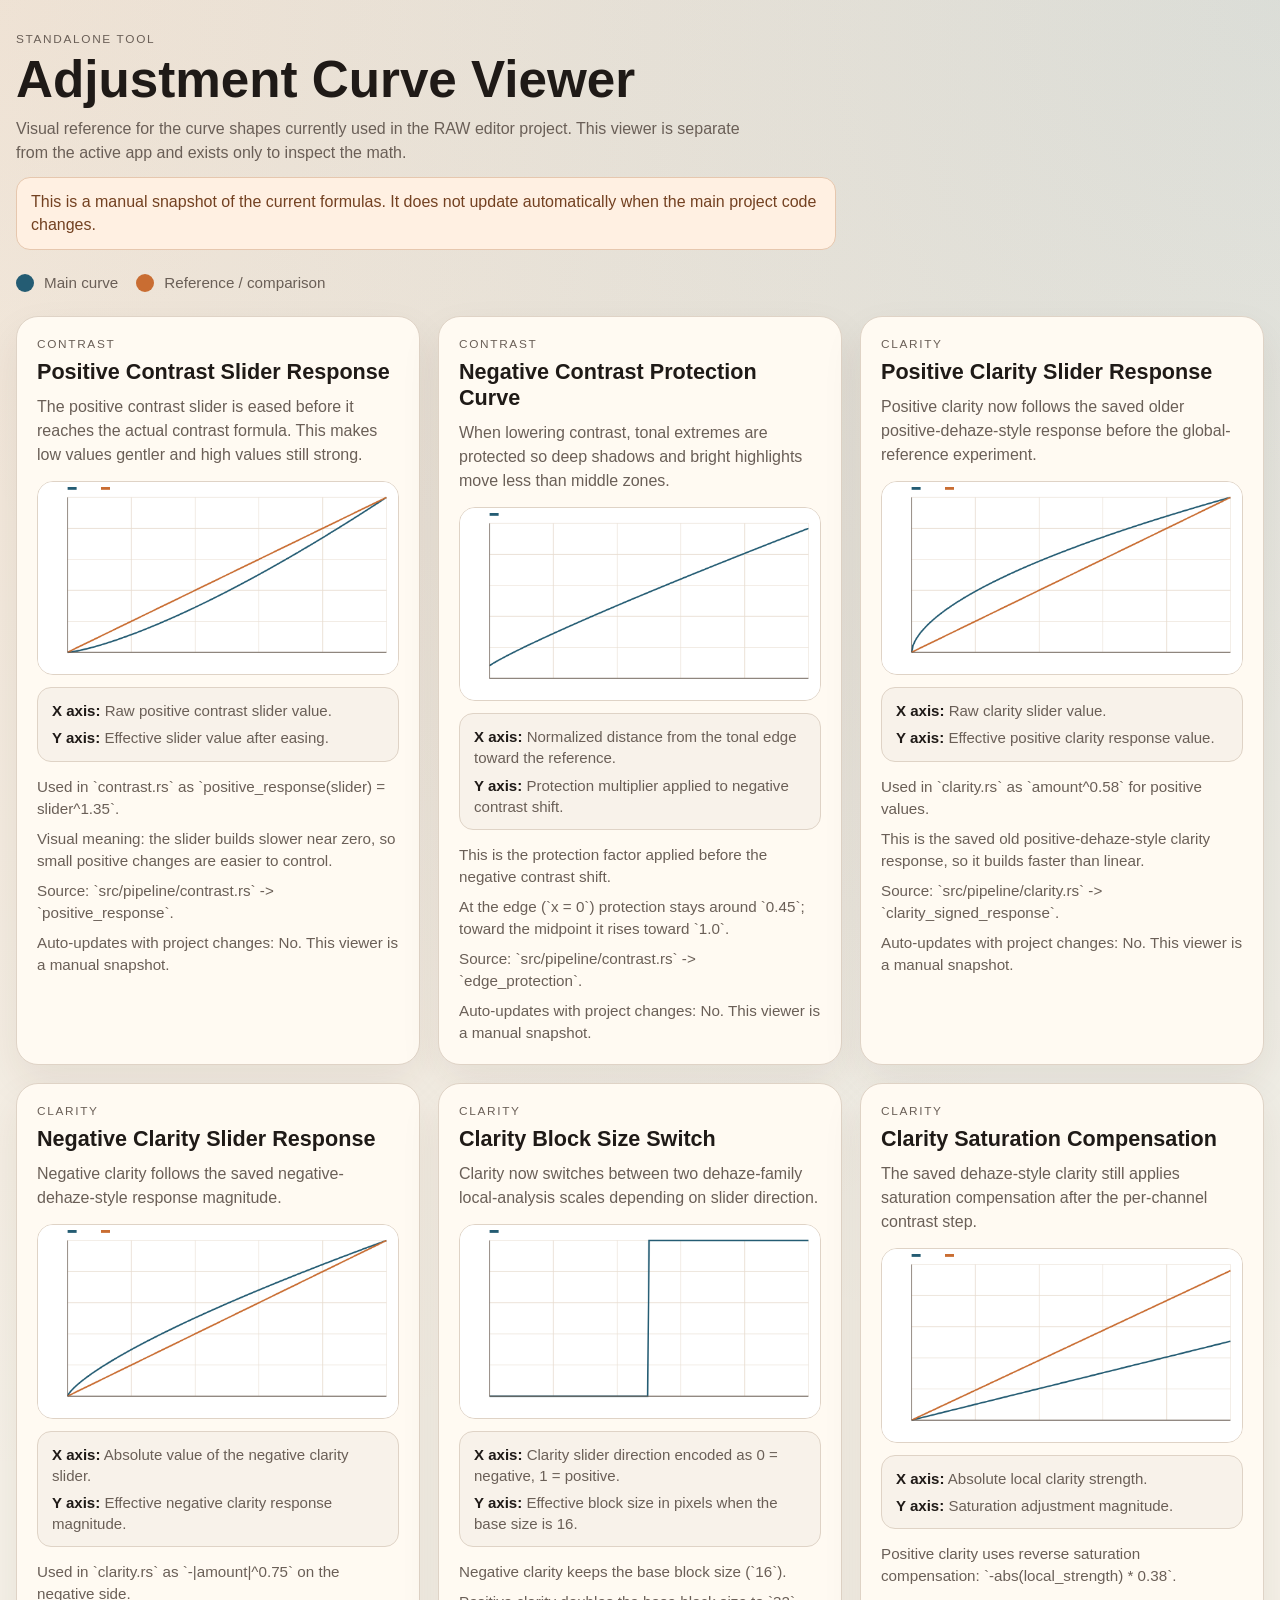
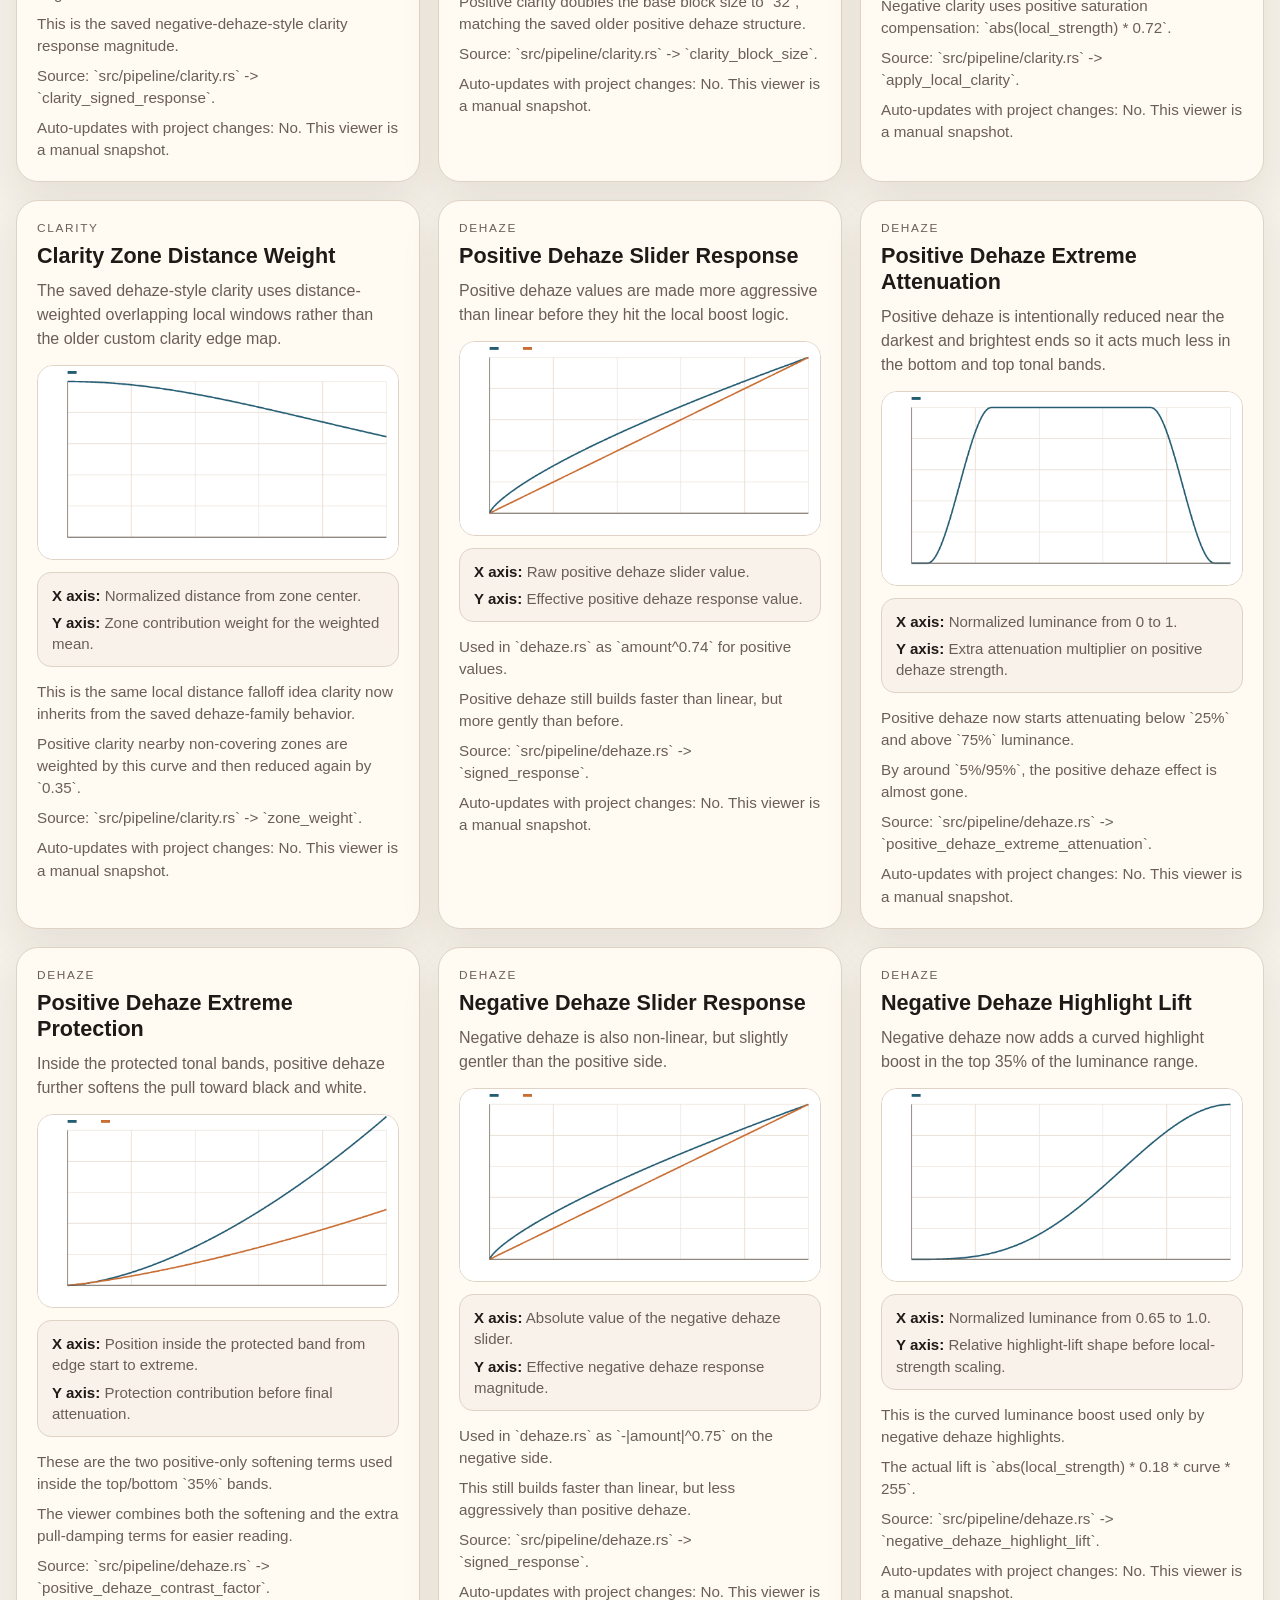
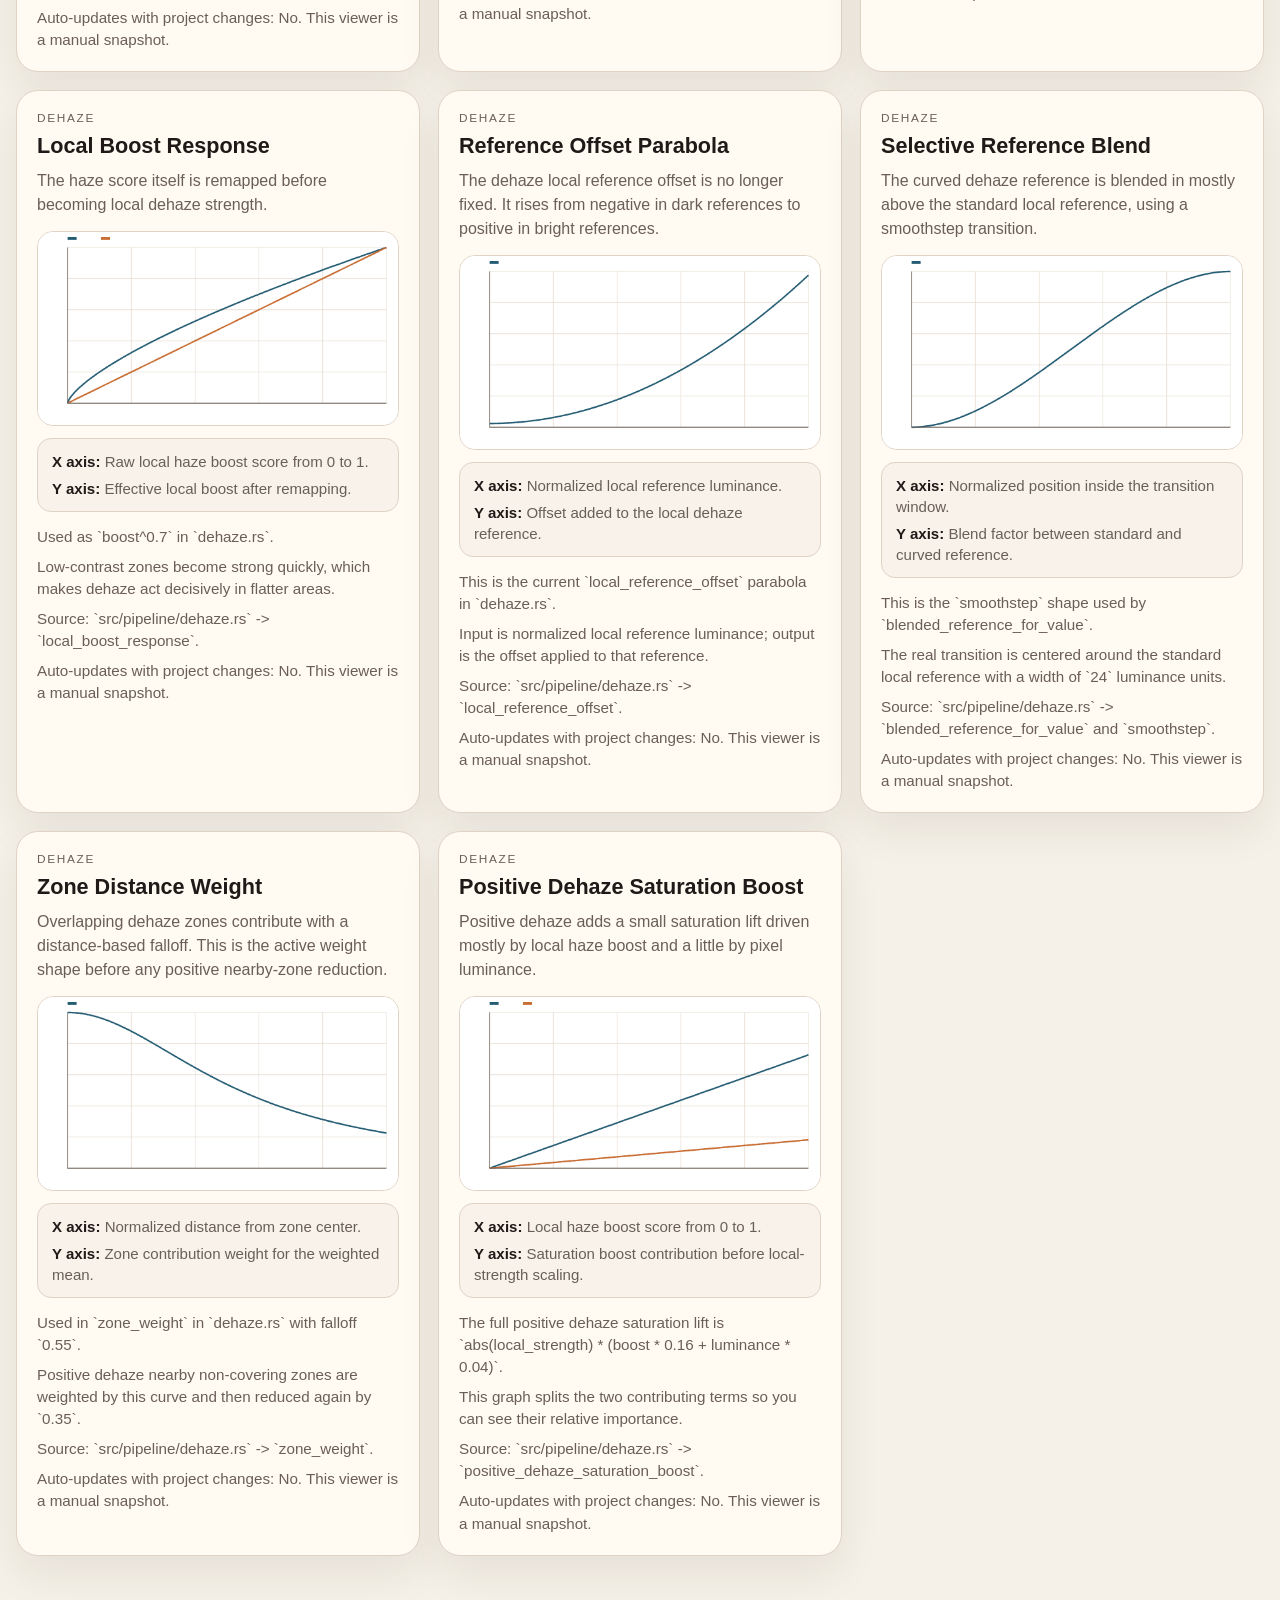
==== curve_viewer/index.html @ 75412f75 "Initial commit" ====
<!DOCTYPE html>
<html lang="en">
<head>
  <meta charset="UTF-8">
  <meta name="viewport" content="width=device-width, initial-scale=1.0">
  <title>Curve Viewer</title>
  <link rel="stylesheet" href="./styles.css">
</head>
<body>
  <main class="page">
    <header class="hero">
      <p class="eyebrow">Standalone Tool</p>
      <h1>Adjustment Curve Viewer</h1>
      <p class="intro">
        Visual reference for the curve shapes currently used in the RAW editor project.
        This viewer is separate from the active app and exists only to inspect the math.
      </p>
      <p class="warning">
        This is a manual snapshot of the current formulas. It does not update automatically when the main project code changes.
      </p>
    </header>

    <section class="legend">
      <div class="legend-item"><span class="swatch blue"></span><span>Main curve</span></div>
      <div class="legend-item"><span class="swatch orange"></span><span>Reference / comparison</span></div>
    </section>

    <section id="cards" class="card-grid"></section>
  </main>

  <template id="cardTemplate">
    <article class="card">
      <div class="card-header">
        <p class="group"></p>
        <h2></h2>
      </div>
      <p class="description"></p>
      <canvas width="560" height="300"></canvas>
      <div class="axis-box">
        <p class="axis-label x-axis"></p>
        <p class="axis-label y-axis"></p>
      </div>
      <div class="notes"></div>
    </article>
  </template>

  <script type="module" src="./app.js"></script>
</body>
</html>
---- curve_viewer/styles.css ----
:root {
  --bg: #f5f1e8;
  --panel: #fffaf2;
  --ink: #1f1a17;
  --muted: #6a5f57;
  --line: #dfd3c6;
  --blue: #245c73;
  --orange: #c96d32;
  --grid: #e8ddd1;
  --shadow: 0 18px 40px rgba(61, 42, 27, 0.08);
  font-family: "Segoe UI", "Helvetica Neue", sans-serif;
}

* {
  box-sizing: border-box;
}

body {
  margin: 0;
  background:
    radial-gradient(circle at top left, rgba(201, 109, 50, 0.1), transparent 30%),
    radial-gradient(circle at top right, rgba(36, 92, 115, 0.12), transparent 28%),
    var(--bg);
  color: var(--ink);
}

.page {
  width: min(1400px, calc(100% - 32px));
  margin: 0 auto;
  padding: 32px 0 48px;
}

.hero {
  margin-bottom: 24px;
}

.eyebrow,
.group {
  margin: 0 0 8px;
  text-transform: uppercase;
  letter-spacing: 0.14em;
  font-size: 0.74rem;
  color: var(--muted);
}

h1 {
  margin: 0;
  font-size: clamp(2rem, 4vw, 3.25rem);
  line-height: 1;
}

.intro {
  max-width: 760px;
  margin: 12px 0 0;
  color: var(--muted);
  font-size: 1rem;
  line-height: 1.5;
}

.warning {
  max-width: 820px;
  margin: 12px 0 0;
  padding: 12px 14px;
  border-radius: 14px;
  border: 1px solid #e6c7ae;
  background: #fff0e2;
  color: #734121;
  line-height: 1.45;
}

.legend {
  display: flex;
  gap: 18px;
  flex-wrap: wrap;
  margin-bottom: 24px;
}

.legend-item {
  display: inline-flex;
  align-items: center;
  gap: 10px;
  color: var(--muted);
  font-size: 0.95rem;
}

.swatch {
  width: 18px;
  height: 18px;
  border-radius: 999px;
}

.swatch.blue {
  background: var(--blue);
}

.swatch.orange {
  background: var(--orange);
}

.card-grid {
  display: grid;
  gap: 18px;
  grid-template-columns: repeat(auto-fit, minmax(380px, 1fr));
}

.card {
  background: var(--panel);
  border: 1px solid var(--line);
  border-radius: 22px;
  padding: 20px;
  box-shadow: var(--shadow);
}

.card-header h2 {
  margin: 0 0 10px;
  font-size: 1.35rem;
}

.description {
  margin: 0 0 14px;
  color: var(--muted);
  line-height: 1.5;
}

canvas {
  display: block;
  width: 100%;
  height: auto;
  border-radius: 16px;
  background: #fff;
  border: 1px solid var(--line);
}

.axis-box {
  display: grid;
  gap: 6px;
  margin-top: 12px;
  padding: 12px 14px;
  border-radius: 14px;
  background: #f8f2ea;
  border: 1px solid var(--line);
}

.axis-label {
  margin: 0;
  color: var(--muted);
  font-size: 0.94rem;
  line-height: 1.4;
}

.axis-label strong {
  color: var(--ink);
}

.notes {
  margin-top: 14px;
  color: var(--muted);
  font-size: 0.95rem;
  line-height: 1.45;
}

.notes p {
  margin: 0 0 8px;
}

.notes p:last-child {
  margin-bottom: 0;
}

@media (max-width: 700px) {
  .page {
    width: min(100% - 20px, 1400px);
    padding-top: 20px;
  }

  .card {
    padding: 16px;
  }
}
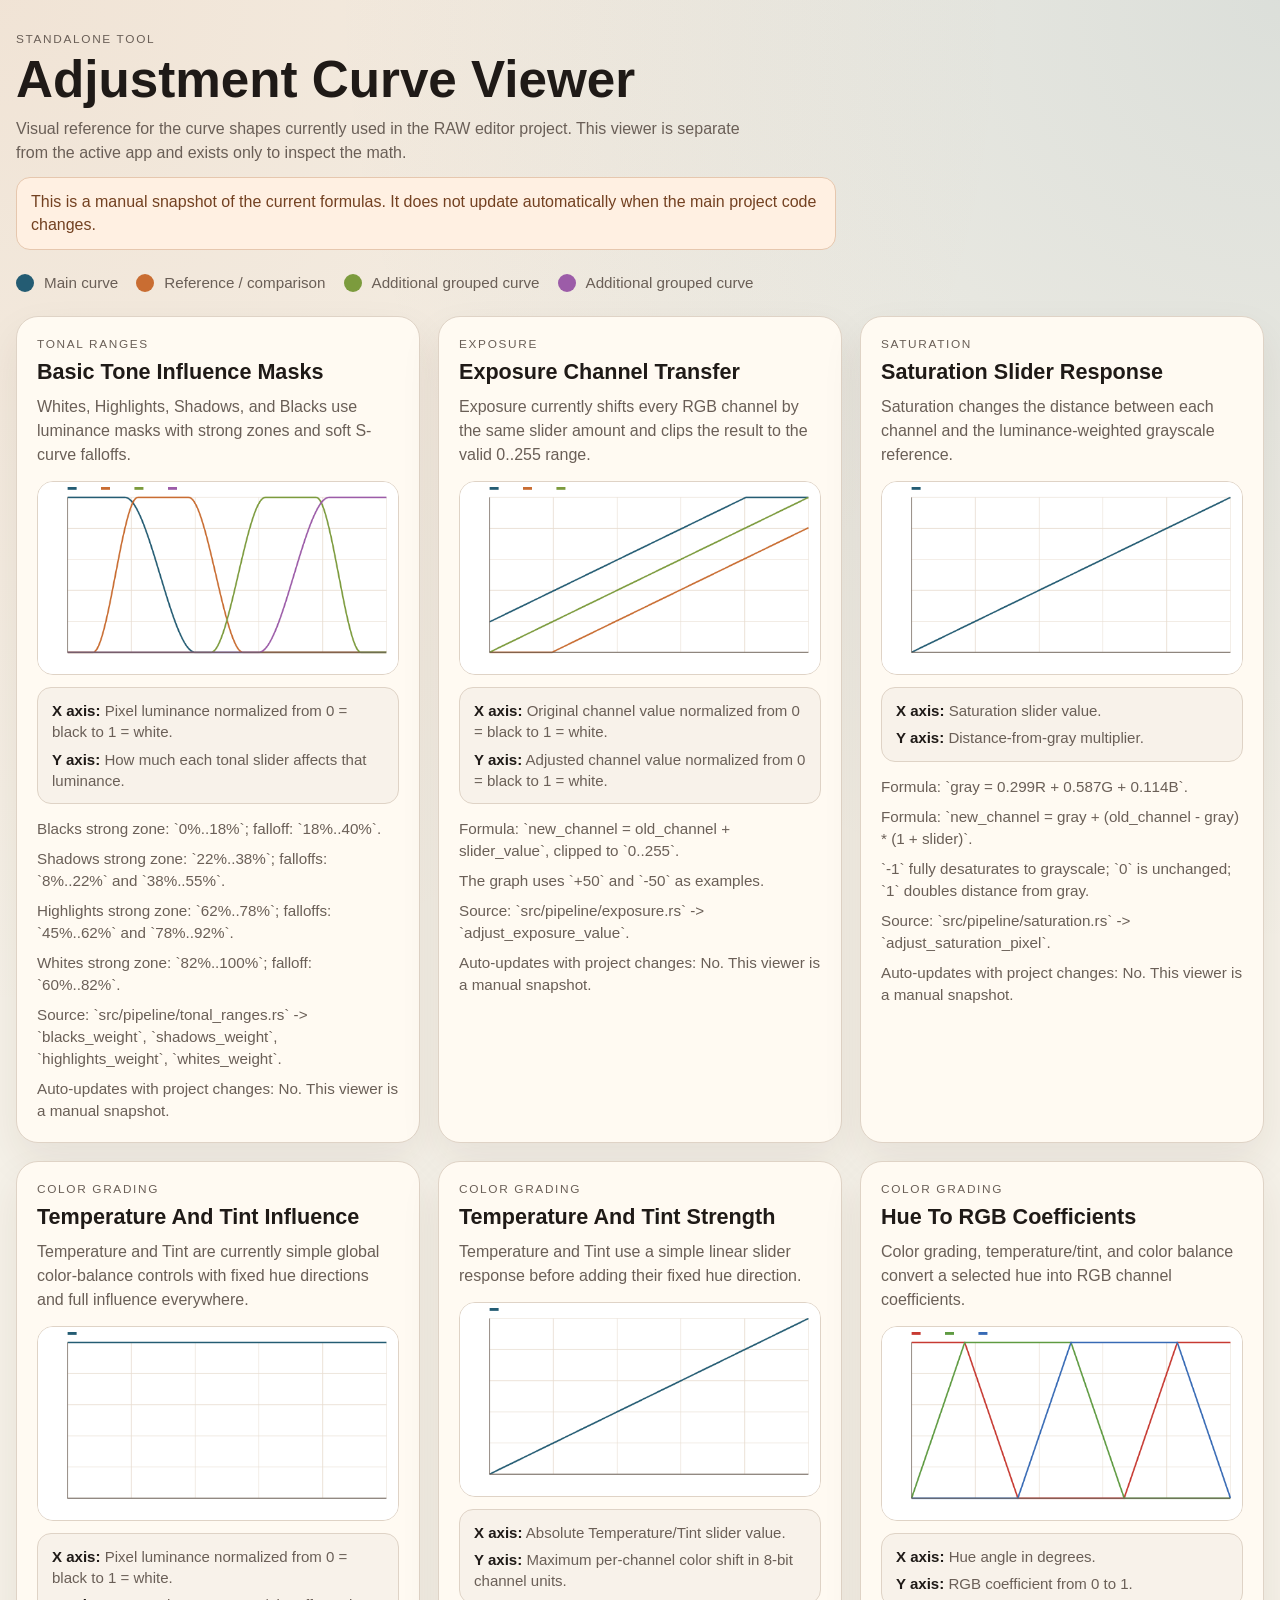
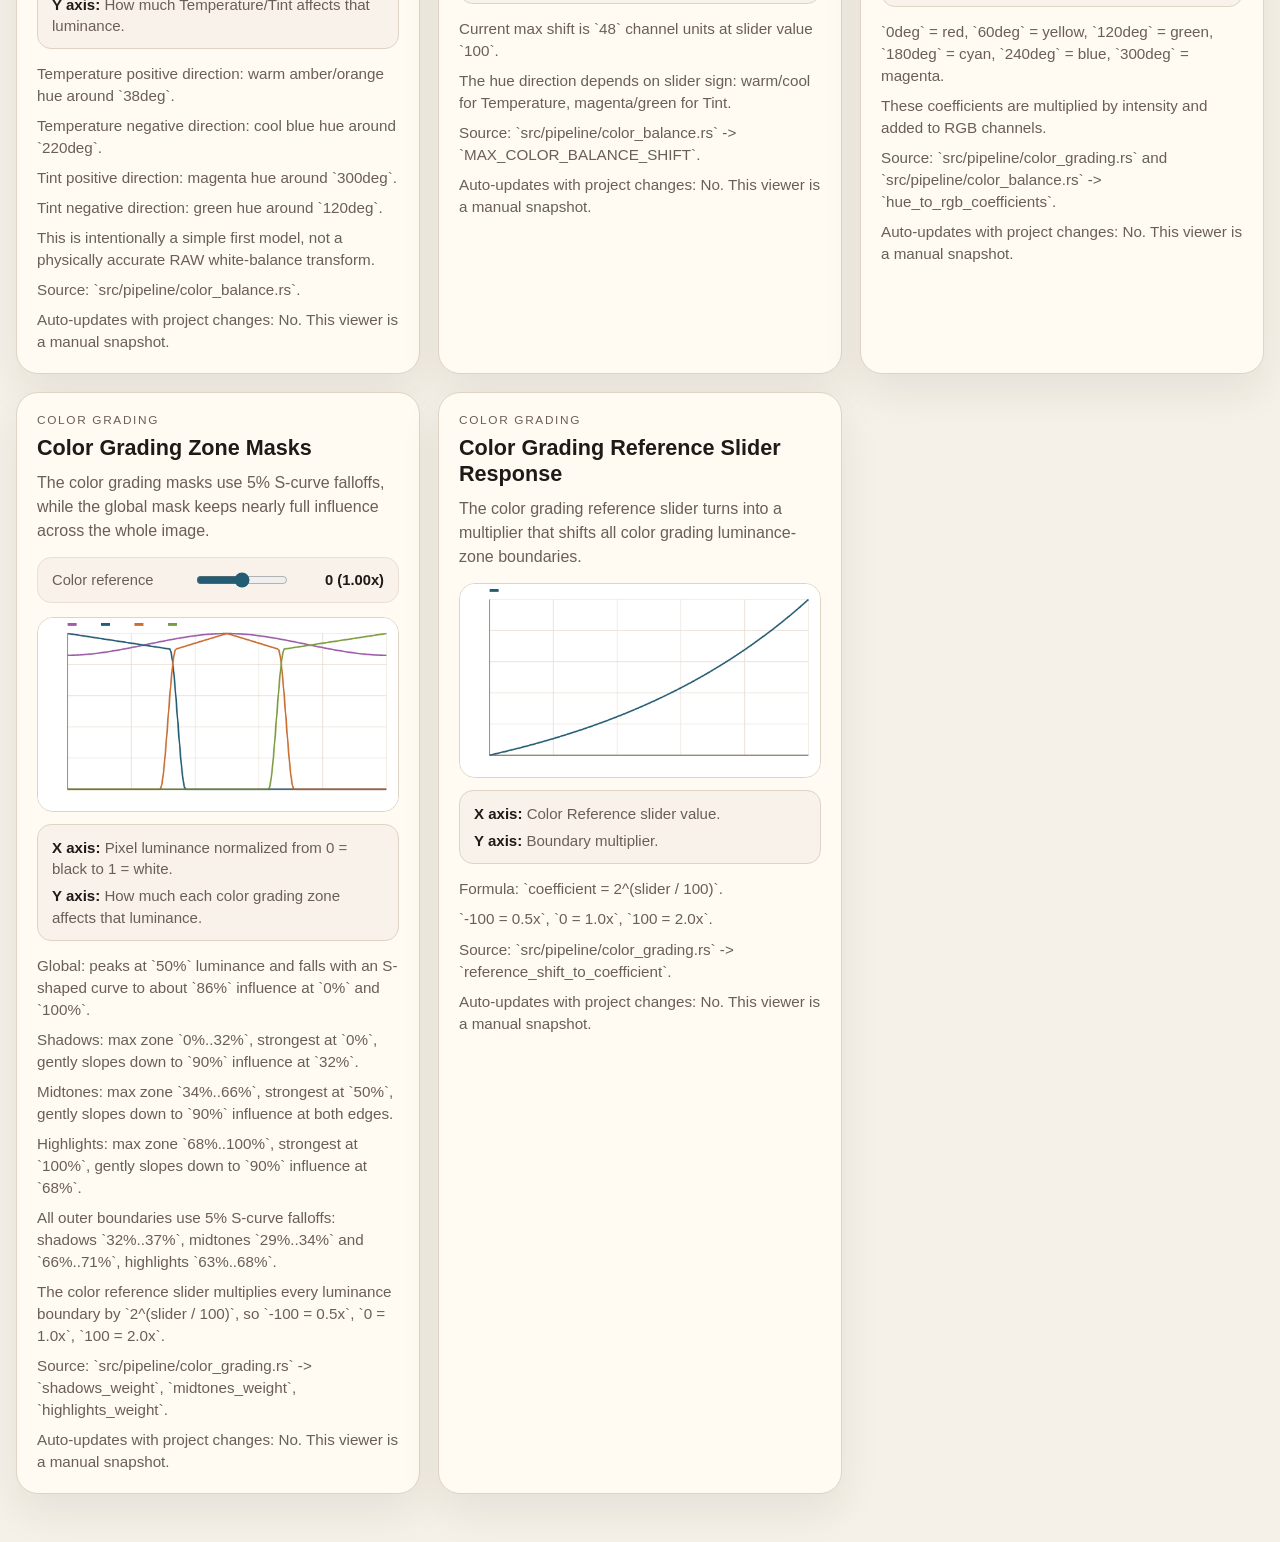
==== commit 1bb7171c: "color grading terminat, white balance adaugat, color mixer inceput dar trebuie modificat. trebuiesc " ====
--- a/curve_viewer/index.html
+++ b/curve_viewer/index.html
@@ -23,6 +23,8 @@
     <section class="legend">
       <div class="legend-item"><span class="swatch blue"></span><span>Main curve</span></div>
       <div class="legend-item"><span class="swatch orange"></span><span>Reference / comparison</span></div>
+      <div class="legend-item"><span class="swatch green"></span><span>Additional grouped curve</span></div>
+      <div class="legend-item"><span class="swatch purple"></span><span>Additional grouped curve</span></div>
     </section>
 
     <section id="cards" class="card-grid"></section>
--- a/curve_viewer/styles.css
+++ b/curve_viewer/styles.css
@@ -6,6 +6,8 @@
   --line: #dfd3c6;
   --blue: #245c73;
   --orange: #c96d32;
+  --green: #7c9b3d;
+  --purple: #9c5ca8;
   --grid: #e8ddd1;
   --shadow: 0 18px 40px rgba(61, 42, 27, 0.08);
   font-family: "Segoe UI", "Helvetica Neue", sans-serif;
@@ -97,6 +99,14 @@
   background: var(--orange);
 }
 
+.swatch.green {
+  background: var(--green);
+}
+
+.swatch.purple {
+  background: var(--purple);
+}
+
 .card-grid {
   display: grid;
   gap: 18px;
@@ -120,6 +130,36 @@
   margin: 0 0 14px;
   color: var(--muted);
   line-height: 1.5;
+}
+
+.curve-controls {
+  display: grid;
+  gap: 10px;
+  margin: 0 0 14px;
+  padding: 12px 14px;
+  border-radius: 14px;
+  background: #f8f2ea;
+  border: 1px solid #eadfD2;
+}
+
+.curve-control {
+  display: grid;
+  grid-template-columns: 130px 1fr 86px;
+  align-items: center;
+  gap: 12px;
+  color: var(--muted);
+  font-size: 0.92rem;
+}
+
+.curve-control input {
+  width: 100%;
+  accent-color: var(--blue);
+}
+
+.curve-control strong {
+  color: var(--ink);
+  font-variant-numeric: tabular-nums;
+  text-align: right;
 }
 
 canvas {
